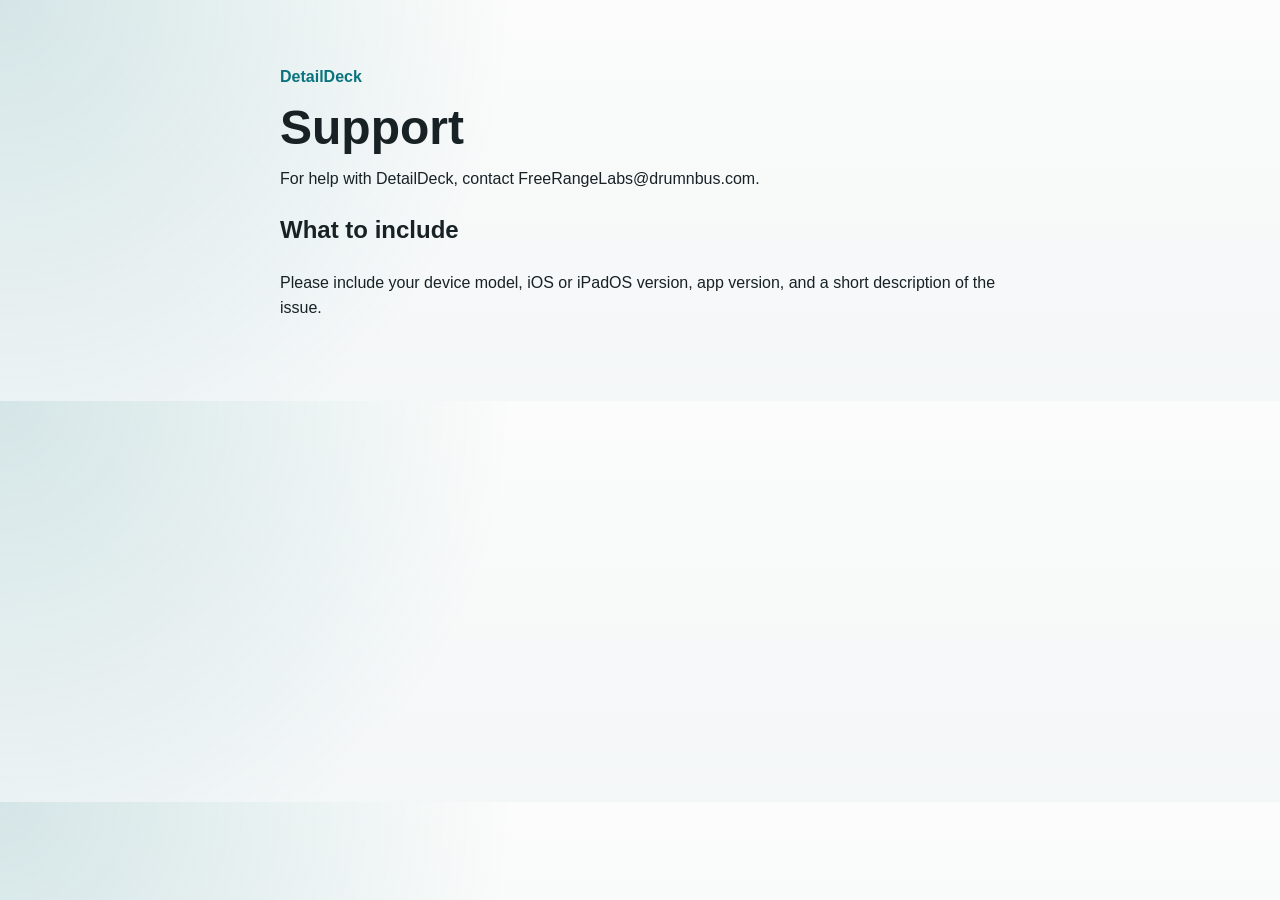
==== support.html @ d4ce1e85 "Publish DetailDeck public pages" ====
<!doctype html>
<html lang="en">
<head>
  <meta charset="utf-8">
  <meta name="viewport" content="width=device-width, initial-scale=1">
  <title>DetailDeck Support</title>
  <link rel="stylesheet" href="styles.css">
</head>
<body>
  <main class="content">
    <a href="index.html">DetailDeck</a>
    <h1>Support</h1>
    <p>For help with DetailDeck, contact FreeRangeLabs@drumnbus.com.</p>
    <h2>What to include</h2>
    <p>Please include your device model, iOS or iPadOS version, app version, and a short description of the issue.</p>
  </main>
</body>
</html>
---- styles.css ----
:root {
  color-scheme: light;
  --ink: #182225;
  --muted: #607176;
  --line: rgba(24, 34, 37, 0.14);
  --surface: #f4f7f8;
  --surface-strong: #ffffff;
  --accent: #0a737e;
  --accent-strong: #123e45;
  --gold: #c9963f;
  --shadow: 0 24px 80px rgba(14, 33, 37, 0.18);
}

* {
  box-sizing: border-box;
}

body {
  margin: 0;
  font-family: -apple-system, BlinkMacSystemFont, "Segoe UI", sans-serif;
  color: var(--ink);
  background:
    radial-gradient(circle at top left, rgba(10, 115, 126, 0.16), transparent 32rem),
    linear-gradient(180deg, #fbfcfb, var(--surface));
}

a {
  color: var(--accent);
  font-weight: 700;
  text-decoration: none;
}

.site-header {
  position: absolute;
  z-index: 2;
  inset: 0 0 auto;
  display: flex;
  align-items: center;
  justify-content: space-between;
  gap: 1rem;
  padding: 1.25rem clamp(1rem, 5vw, 4rem);
}

.brand,
.site-header nav,
.actions,
.privacy-band nav {
  display: flex;
  align-items: center;
  gap: 0.85rem;
  flex-wrap: wrap;
}

.brand {
  color: var(--ink);
  font-weight: 850;
}

.brand img,
.app-icon {
  border-radius: 22%;
  box-shadow: 0 12px 28px rgba(15, 44, 50, 0.22);
}

.site-header nav {
  justify-content: flex-end;
}

.site-header nav a,
.privacy-band nav a {
  color: var(--accent-strong);
}

.hero {
  min-height: 88vh;
  display: grid;
  grid-template-columns: minmax(0, 1.05fr) minmax(18rem, 0.75fr);
  align-items: end;
  gap: clamp(2rem, 6vw, 5rem);
  padding: 8rem clamp(1.25rem, 7vw, 6rem) 4rem;
  background:
    linear-gradient(90deg, rgba(244, 247, 248, 0.98) 0%, rgba(244, 247, 248, 0.76) 54%, rgba(244, 247, 248, 0.18) 100%),
    url("https://images.unsplash.com/photo-1607860108855-64acf2078ed9?auto=format&fit=crop&w=2200&q=82") center/cover;
}

.hero-copy {
  max-width: 48rem;
}

.eyebrow {
  margin: 0 0 0.75rem;
  color: var(--accent);
  font-weight: 800;
  text-transform: uppercase;
  letter-spacing: 0;
}

h1 {
  margin: 0;
  font-size: clamp(3.6rem, 8vw, 7.5rem);
  line-height: 0.92;
  letter-spacing: 0;
}

.lede {
  max-width: 45rem;
  font-size: clamp(1.12rem, 2vw, 1.45rem);
  line-height: 1.45;
  color: var(--muted);
}

.button {
  display: inline-flex;
  min-height: 2.9rem;
  align-items: center;
  justify-content: center;
  padding: 0.8rem 1.1rem;
  border-radius: 999px;
  background: var(--accent-strong);
  color: white;
  box-shadow: 0 14px 32px rgba(18, 62, 69, 0.22);
}

.button.secondary {
  background: rgba(255, 255, 255, 0.7);
  color: var(--accent-strong);
  border: 1px solid rgba(18, 62, 69, 0.18);
  backdrop-filter: blur(18px);
}

.product-panel {
  display: grid;
  gap: 1.25rem;
  padding: 1.25rem;
  border: 1px solid rgba(255, 255, 255, 0.72);
  border-radius: 28px;
  background: rgba(255, 255, 255, 0.68);
  box-shadow: var(--shadow);
  backdrop-filter: blur(24px);
}

.app-icon {
  width: 88px;
  height: 88px;
}

.panel-kicker {
  margin: 0 0 0.25rem;
  color: var(--gold);
  font-weight: 800;
}

.product-panel h2,
.privacy-band h2 {
  margin: 0;
  font-size: clamp(1.8rem, 4vw, 3rem);
  line-height: 1.05;
  letter-spacing: 0;
}

.product-panel ul {
  display: grid;
  gap: 0.75rem;
  margin: 0;
  padding: 0;
  list-style: none;
}

.product-panel li {
  display: flex;
  justify-content: space-between;
  gap: 1rem;
  padding: 0.9rem 1rem;
  border-radius: 18px;
  background: rgba(244, 247, 248, 0.76);
}

.product-panel li span {
  color: var(--muted);
}

.features {
  display: grid;
  grid-template-columns: repeat(auto-fit, minmax(220px, 1fr));
  gap: 1rem;
  padding: clamp(1.25rem, 5vw, 4rem);
  background: var(--line);
}

.features article {
  min-height: 17rem;
  padding: clamp(1.25rem, 3vw, 2.25rem);
  border-radius: 24px;
  background: var(--surface-strong);
}

.feature-mark {
  color: var(--gold);
  font-weight: 850;
}

.features h2 {
  margin: 4rem 0 0.75rem;
  font-size: 1.55rem;
  letter-spacing: 0;
}

.features p {
  margin: 0;
  color: var(--muted);
  line-height: 1.55;
}

.privacy-band {
  display: flex;
  justify-content: space-between;
  gap: 2rem;
  padding: clamp(3rem, 7vw, 6rem);
  background: #eaf0f1;
}

.privacy-band div {
  max-width: 54rem;
}

footer {
  padding: 2rem clamp(1.25rem, 7vw, 6rem);
  background: var(--accent-strong);
  color: white;
}

footer a {
  color: white;
}

.content {
  max-width: 760px;
  margin: 0 auto;
  padding: 4rem 1.25rem;
  line-height: 1.6;
}

.content h1 {
  margin-top: 1rem;
  font-size: 3rem;
}

@media (max-width: 760px) {
  .site-header {
    position: static;
    background: rgba(255, 255, 255, 0.82);
  }

  .hero {
    min-height: auto;
    grid-template-columns: 1fr;
    padding-top: 3rem;
  }

  .privacy-band {
    display: grid;
  }
}
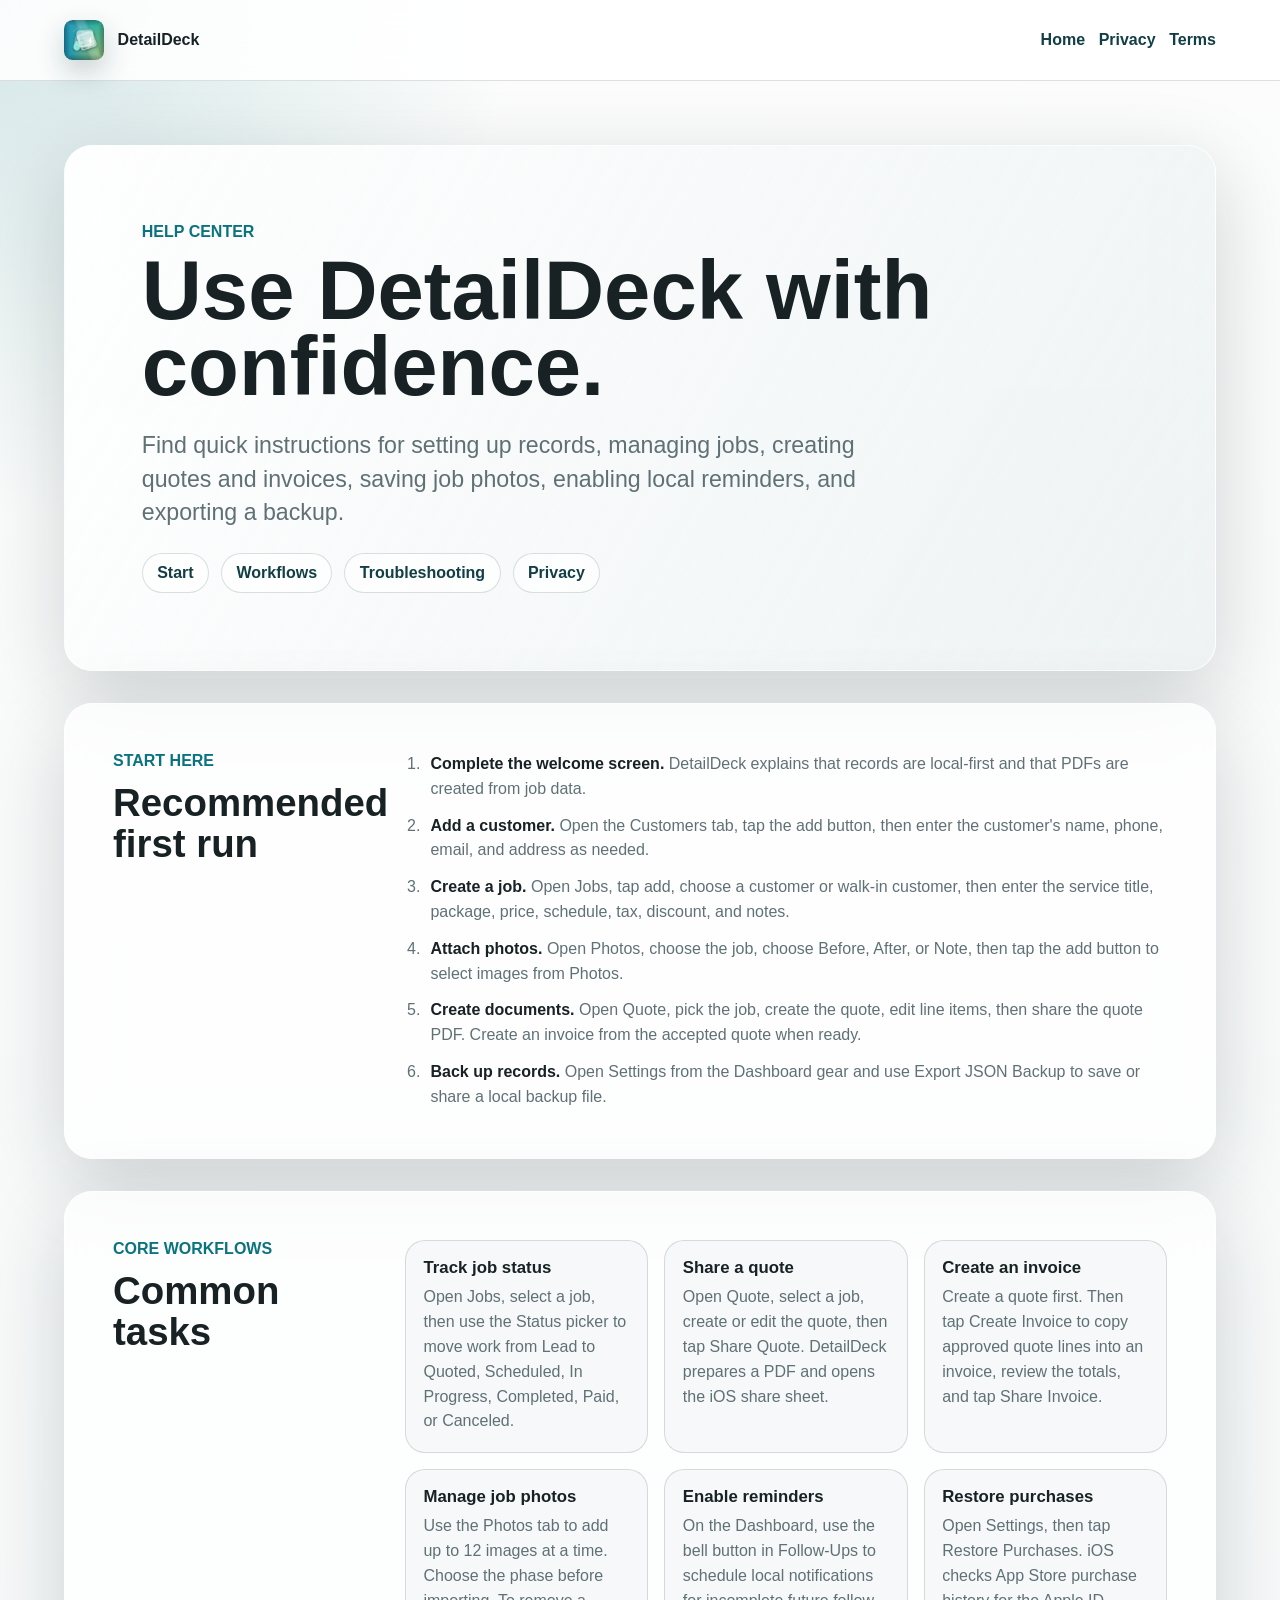
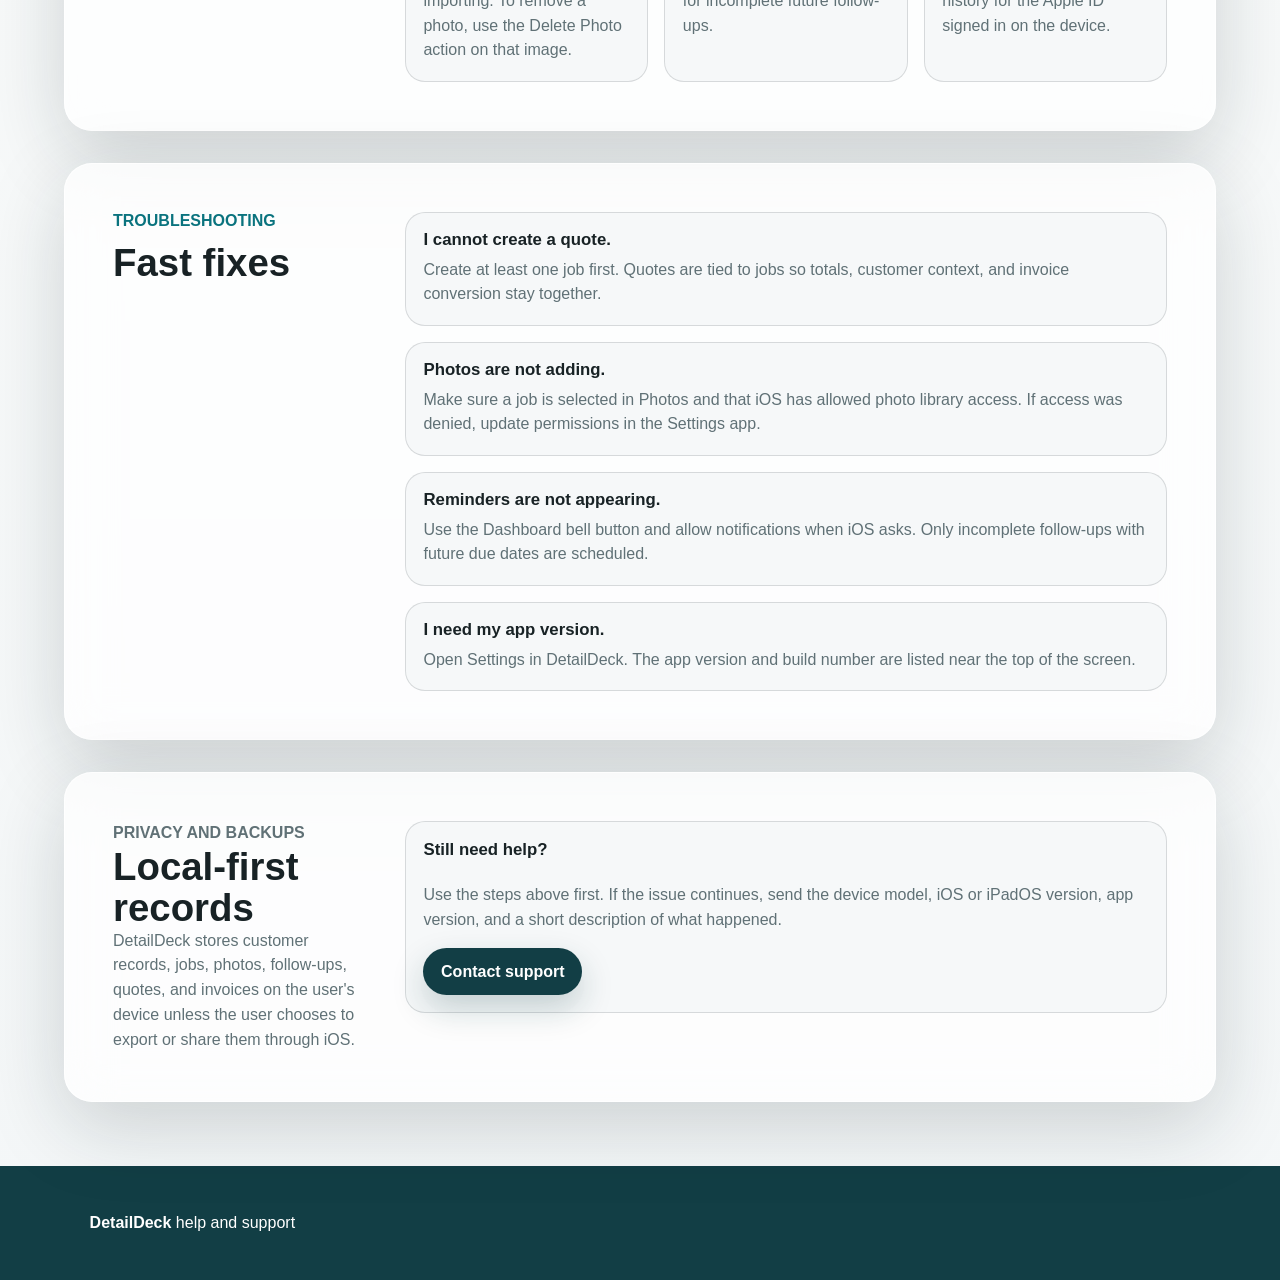
==== commit e926b15b: "Expand support help center" ====
--- a/support.html
+++ b/support.html
@@ -3,16 +3,125 @@
 <head>
   <meta charset="utf-8">
   <meta name="viewport" content="width=device-width, initial-scale=1">
-  <title>DetailDeck Support</title>
+  <title>DetailDeck Help Center</title>
+  <meta name="description" content="Step-by-step help for using DetailDeck on iPhone and iPad, including customers, jobs, photos, quotes, invoices, reminders, and backups.">
   <link rel="stylesheet" href="styles.css">
 </head>
-<body>
-  <main class="content">
-    <a href="index.html">DetailDeck</a>
-    <h1>Support</h1>
-    <p>For help with DetailDeck, contact FreeRangeLabs@drumnbus.com.</p>
-    <h2>What to include</h2>
-    <p>Please include your device model, iOS or iPadOS version, app version, and a short description of the issue.</p>
+<body class="support-page">
+  <header class="site-header" aria-label="DetailDeck">
+    <a class="brand" href="index.html">
+      <img src="assets/detaildeck-icon.png" alt="" width="40" height="40">
+      <span>DetailDeck</span>
+    </a>
+    <nav aria-label="Support links">
+      <a href="index.html">Home</a>
+      <a href="privacy.html">Privacy</a>
+      <a href="terms.html">Terms</a>
+    </nav>
+  </header>
+
+  <main class="support-main">
+    <section class="support-hero" aria-labelledby="support-title">
+      <p class="eyebrow">Help Center</p>
+      <h1 id="support-title">Use DetailDeck with confidence.</h1>
+      <p class="lede">Find quick instructions for setting up records, managing jobs, creating quotes and invoices, saving job photos, enabling local reminders, and exporting a backup.</p>
+      <nav class="topic-nav" aria-label="Help topics">
+        <a href="#start">Start</a>
+        <a href="#workflows">Workflows</a>
+        <a href="#troubleshooting">Troubleshooting</a>
+        <a href="#privacy">Privacy</a>
+      </nav>
+    </section>
+
+    <section id="start" class="help-section" aria-labelledby="start-title">
+      <div>
+        <p class="eyebrow">Start Here</p>
+        <h2 id="start-title">Recommended first run</h2>
+      </div>
+      <ol class="step-list">
+        <li><strong>Complete the welcome screen.</strong> DetailDeck explains that records are local-first and that PDFs are created from job data.</li>
+        <li><strong>Add a customer.</strong> Open the Customers tab, tap the add button, then enter the customer's name, phone, email, and address as needed.</li>
+        <li><strong>Create a job.</strong> Open Jobs, tap add, choose a customer or walk-in customer, then enter the service title, package, price, schedule, tax, discount, and notes.</li>
+        <li><strong>Attach photos.</strong> Open Photos, choose the job, choose Before, After, or Note, then tap the add button to select images from Photos.</li>
+        <li><strong>Create documents.</strong> Open Quote, pick the job, create the quote, edit line items, then share the quote PDF. Create an invoice from the accepted quote when ready.</li>
+        <li><strong>Back up records.</strong> Open Settings from the Dashboard gear and use Export JSON Backup to save or share a local backup file.</li>
+      </ol>
+    </section>
+
+    <section id="workflows" class="help-section" aria-labelledby="workflow-title">
+      <div>
+        <p class="eyebrow">Core Workflows</p>
+        <h2 id="workflow-title">Common tasks</h2>
+      </div>
+      <div class="help-grid">
+        <article>
+          <h3>Track job status</h3>
+          <p>Open Jobs, select a job, then use the Status picker to move work from Lead to Quoted, Scheduled, In Progress, Completed, Paid, or Canceled.</p>
+        </article>
+        <article>
+          <h3>Share a quote</h3>
+          <p>Open Quote, select a job, create or edit the quote, then tap Share Quote. DetailDeck prepares a PDF and opens the iOS share sheet.</p>
+        </article>
+        <article>
+          <h3>Create an invoice</h3>
+          <p>Create a quote first. Then tap Create Invoice to copy approved quote lines into an invoice, review the totals, and tap Share Invoice.</p>
+        </article>
+        <article>
+          <h3>Manage job photos</h3>
+          <p>Use the Photos tab to add up to 12 images at a time. Choose the phase before importing. To remove a photo, use the Delete Photo action on that image.</p>
+        </article>
+        <article>
+          <h3>Enable reminders</h3>
+          <p>On the Dashboard, use the bell button in Follow-Ups to schedule local notifications for incomplete future follow-ups.</p>
+        </article>
+        <article>
+          <h3>Restore purchases</h3>
+          <p>Open Settings, then tap Restore Purchases. iOS checks App Store purchase history for the Apple ID signed in on the device.</p>
+        </article>
+      </div>
+    </section>
+
+    <section id="troubleshooting" class="help-section" aria-labelledby="troubleshooting-title">
+      <div>
+        <p class="eyebrow">Troubleshooting</p>
+        <h2 id="troubleshooting-title">Fast fixes</h2>
+      </div>
+      <div class="faq-list">
+        <article>
+          <h3>I cannot create a quote.</h3>
+          <p>Create at least one job first. Quotes are tied to jobs so totals, customer context, and invoice conversion stay together.</p>
+        </article>
+        <article>
+          <h3>Photos are not adding.</h3>
+          <p>Make sure a job is selected in Photos and that iOS has allowed photo library access. If access was denied, update permissions in the Settings app.</p>
+        </article>
+        <article>
+          <h3>Reminders are not appearing.</h3>
+          <p>Use the Dashboard bell button and allow notifications when iOS asks. Only incomplete follow-ups with future due dates are scheduled.</p>
+        </article>
+        <article>
+          <h3>I need my app version.</h3>
+          <p>Open Settings in DetailDeck. The app version and build number are listed near the top of the screen.</p>
+        </article>
+      </div>
+    </section>
+
+    <section id="privacy" class="help-section split-section" aria-labelledby="privacy-title">
+      <div>
+        <p class="eyebrow">Privacy and Backups</p>
+        <h2 id="privacy-title">Local-first records</h2>
+        <p>DetailDeck stores customer records, jobs, photos, follow-ups, quotes, and invoices on the user's device unless the user chooses to export or share them through iOS.</p>
+      </div>
+      <div class="support-callout">
+        <h3>Still need help?</h3>
+        <p>Use the steps above first. If the issue continues, send the device model, iOS or iPadOS version, app version, and a short description of what happened.</p>
+        <a class="button" href="mailto:FreeRangeLabs@drumnbus.com?subject=DetailDeck%20Support">Contact support</a>
+      </div>
+    </section>
   </main>
+
+  <footer>
+    <p><a href="index.html">DetailDeck</a> help and support</p>
+  </footer>
 </body>
 </html>
--- a/styles.css
+++ b/styles.css
@@ -245,6 +245,141 @@
   font-size: 3rem;
 }
 
+.support-page .site-header {
+  position: static;
+  background: rgba(255, 255, 255, 0.88);
+  border-bottom: 1px solid var(--line);
+  backdrop-filter: blur(18px);
+}
+
+.support-main {
+  display: grid;
+  gap: clamp(1rem, 3vw, 2rem);
+  padding: clamp(1.25rem, 5vw, 4rem);
+}
+
+.support-hero,
+.help-section {
+  border: 1px solid rgba(255, 255, 255, 0.75);
+  border-radius: 28px;
+  background: rgba(255, 255, 255, 0.74);
+  box-shadow: var(--shadow);
+  backdrop-filter: blur(24px);
+}
+
+.support-hero {
+  padding: clamp(2rem, 6vw, 5rem);
+  background:
+    linear-gradient(120deg, rgba(255, 255, 255, 0.95), rgba(234, 240, 241, 0.75)),
+    url("https://images.unsplash.com/photo-1483058712412-4245e9b90334?auto=format&fit=crop&w=1800&q=82") center/cover;
+}
+
+.support-hero h1 {
+  max-width: 52rem;
+  font-size: clamp(3rem, 6.5vw, 6.4rem);
+}
+
+.topic-nav {
+  display: flex;
+  flex-wrap: wrap;
+  gap: 0.75rem;
+  margin-top: 1.25rem;
+}
+
+.topic-nav a {
+  display: inline-flex;
+  min-height: 2.5rem;
+  align-items: center;
+  padding: 0.6rem 0.9rem;
+  border: 1px solid rgba(18, 62, 69, 0.16);
+  border-radius: 999px;
+  background: rgba(255, 255, 255, 0.7);
+  color: var(--accent-strong);
+}
+
+.help-section {
+  display: grid;
+  grid-template-columns: minmax(13rem, 0.32fr) minmax(0, 1fr);
+  gap: clamp(1.25rem, 4vw, 3rem);
+  padding: clamp(1.4rem, 4vw, 3rem);
+}
+
+.help-section h2 {
+  margin: 0;
+  font-size: clamp(1.8rem, 3vw, 2.7rem);
+  line-height: 1.08;
+  letter-spacing: 0;
+}
+
+.help-section h3 {
+  margin: 0 0 0.45rem;
+  font-size: 1.05rem;
+  letter-spacing: 0;
+}
+
+.step-list,
+.faq-list,
+.help-grid {
+  margin: 0;
+}
+
+.step-list {
+  display: grid;
+  gap: 0.75rem;
+  padding-left: 1.25rem;
+}
+
+.step-list li {
+  padding-left: 0.35rem;
+  line-height: 1.55;
+  color: var(--muted);
+}
+
+.step-list strong {
+  color: var(--ink);
+}
+
+.help-grid,
+.faq-list {
+  display: grid;
+  gap: 1rem;
+}
+
+.help-grid {
+  grid-template-columns: repeat(auto-fit, minmax(15rem, 1fr));
+}
+
+.help-grid article,
+.faq-list article,
+.support-callout {
+  padding: 1.1rem;
+  border: 1px solid var(--line);
+  border-radius: 20px;
+  background: rgba(244, 247, 248, 0.78);
+}
+
+.help-grid p,
+.faq-list p,
+.split-section p,
+.support-callout p {
+  margin: 0;
+  color: var(--muted);
+  line-height: 1.55;
+}
+
+.split-section {
+  align-items: start;
+}
+
+.support-callout {
+  display: grid;
+  gap: 1rem;
+}
+
+.support-callout .button {
+  width: fit-content;
+}
+
 @media (max-width: 760px) {
   .site-header {
     position: static;
@@ -260,4 +395,8 @@
   .privacy-band {
     display: grid;
   }
-}
+
+  .help-section {
+    grid-template-columns: 1fr;
+  }
+}
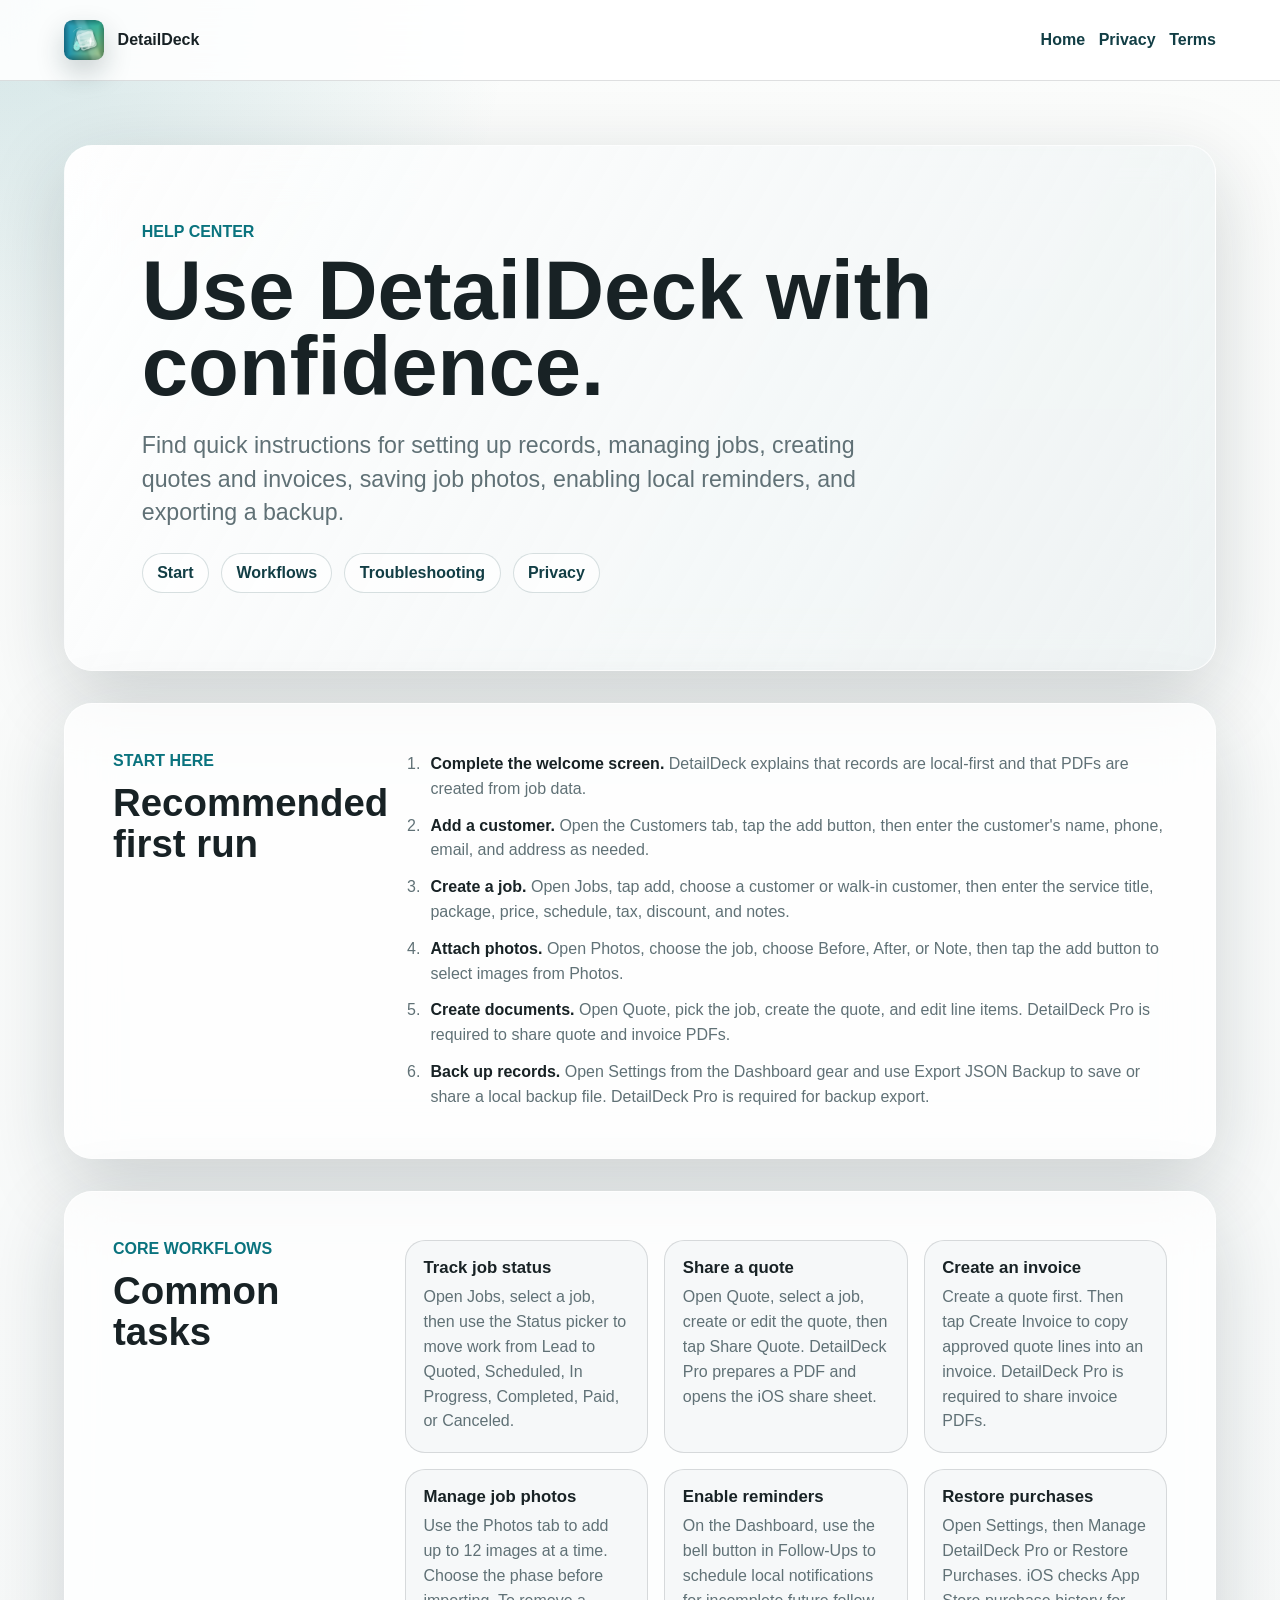
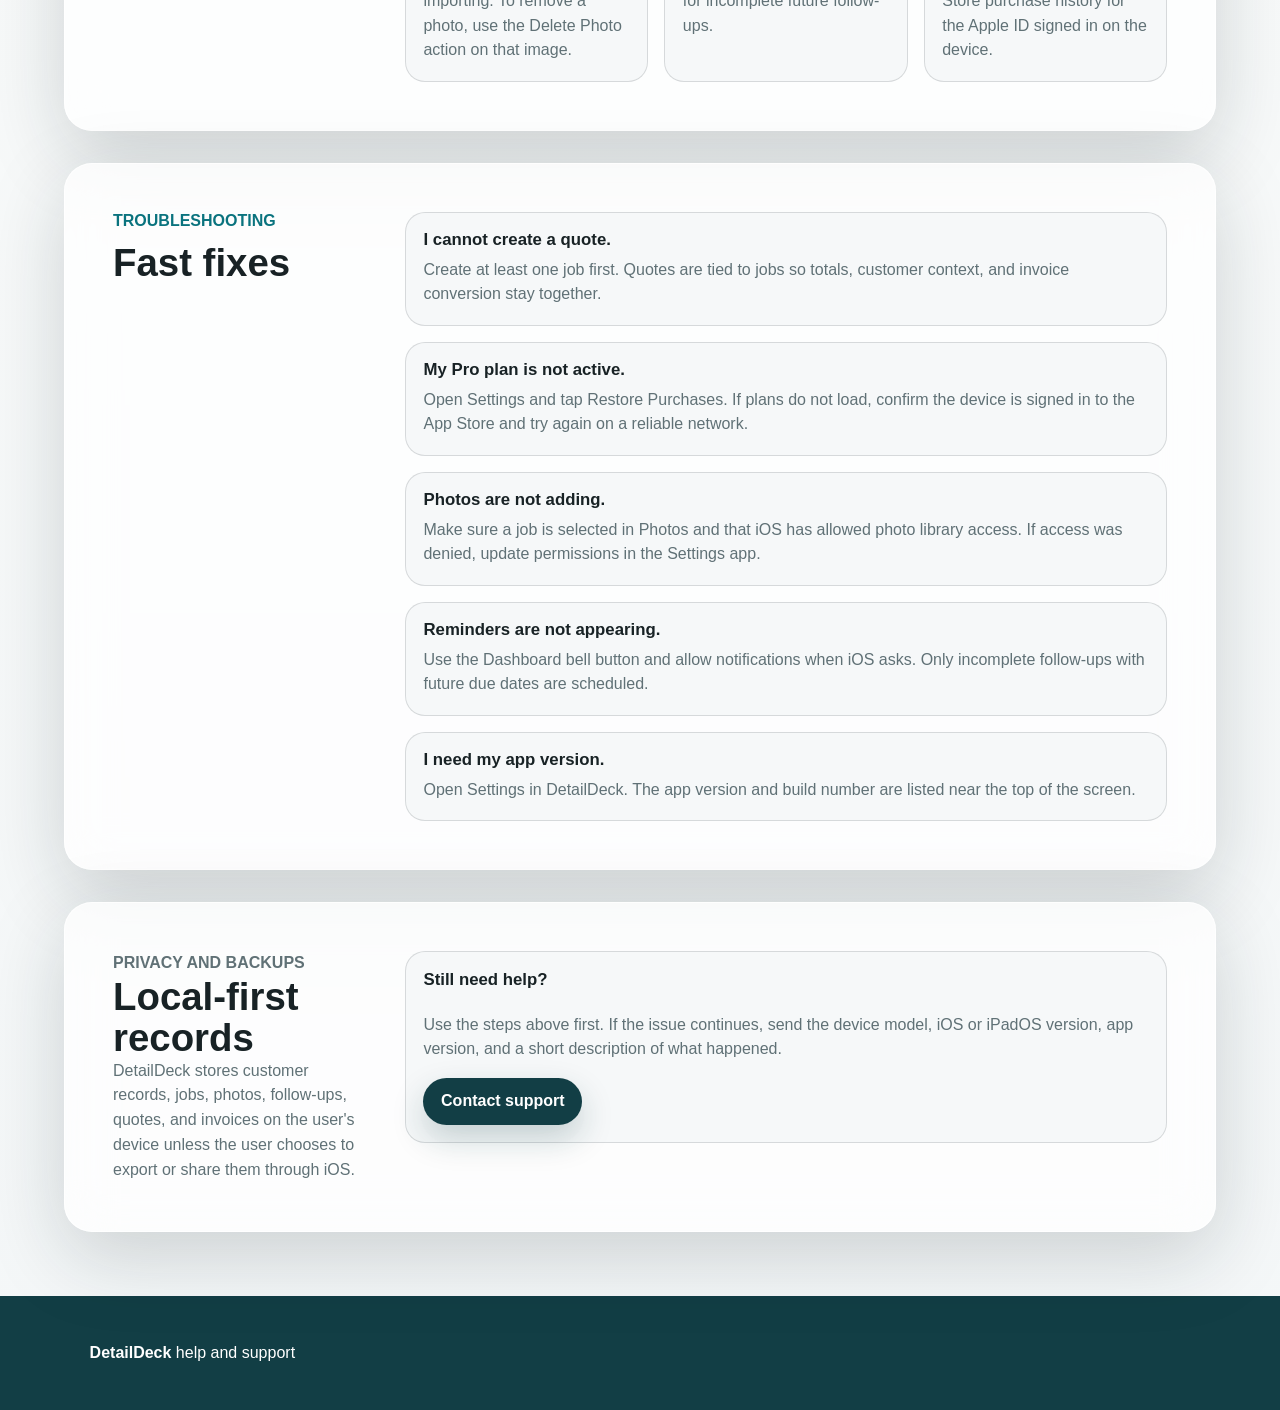
==== commit 3f20f998: "Update support for DetailDeck Pro" ====
--- a/support.html
+++ b/support.html
@@ -43,8 +43,8 @@
         <li><strong>Add a customer.</strong> Open the Customers tab, tap the add button, then enter the customer's name, phone, email, and address as needed.</li>
         <li><strong>Create a job.</strong> Open Jobs, tap add, choose a customer or walk-in customer, then enter the service title, package, price, schedule, tax, discount, and notes.</li>
         <li><strong>Attach photos.</strong> Open Photos, choose the job, choose Before, After, or Note, then tap the add button to select images from Photos.</li>
-        <li><strong>Create documents.</strong> Open Quote, pick the job, create the quote, edit line items, then share the quote PDF. Create an invoice from the accepted quote when ready.</li>
-        <li><strong>Back up records.</strong> Open Settings from the Dashboard gear and use Export JSON Backup to save or share a local backup file.</li>
+        <li><strong>Create documents.</strong> Open Quote, pick the job, create the quote, and edit line items. DetailDeck Pro is required to share quote and invoice PDFs.</li>
+        <li><strong>Back up records.</strong> Open Settings from the Dashboard gear and use Export JSON Backup to save or share a local backup file. DetailDeck Pro is required for backup export.</li>
       </ol>
     </section>
 
@@ -60,11 +60,11 @@
         </article>
         <article>
           <h3>Share a quote</h3>
-          <p>Open Quote, select a job, create or edit the quote, then tap Share Quote. DetailDeck prepares a PDF and opens the iOS share sheet.</p>
+          <p>Open Quote, select a job, create or edit the quote, then tap Share Quote. DetailDeck Pro prepares a PDF and opens the iOS share sheet.</p>
         </article>
         <article>
           <h3>Create an invoice</h3>
-          <p>Create a quote first. Then tap Create Invoice to copy approved quote lines into an invoice, review the totals, and tap Share Invoice.</p>
+          <p>Create a quote first. Then tap Create Invoice to copy approved quote lines into an invoice. DetailDeck Pro is required to share invoice PDFs.</p>
         </article>
         <article>
           <h3>Manage job photos</h3>
@@ -76,7 +76,7 @@
         </article>
         <article>
           <h3>Restore purchases</h3>
-          <p>Open Settings, then tap Restore Purchases. iOS checks App Store purchase history for the Apple ID signed in on the device.</p>
+          <p>Open Settings, then Manage DetailDeck Pro or Restore Purchases. iOS checks App Store purchase history for the Apple ID signed in on the device.</p>
         </article>
       </div>
     </section>
@@ -90,6 +90,10 @@
         <article>
           <h3>I cannot create a quote.</h3>
           <p>Create at least one job first. Quotes are tied to jobs so totals, customer context, and invoice conversion stay together.</p>
+        </article>
+        <article>
+          <h3>My Pro plan is not active.</h3>
+          <p>Open Settings and tap Restore Purchases. If plans do not load, confirm the device is signed in to the App Store and try again on a reliable network.</p>
         </article>
         <article>
           <h3>Photos are not adding.</h3>
